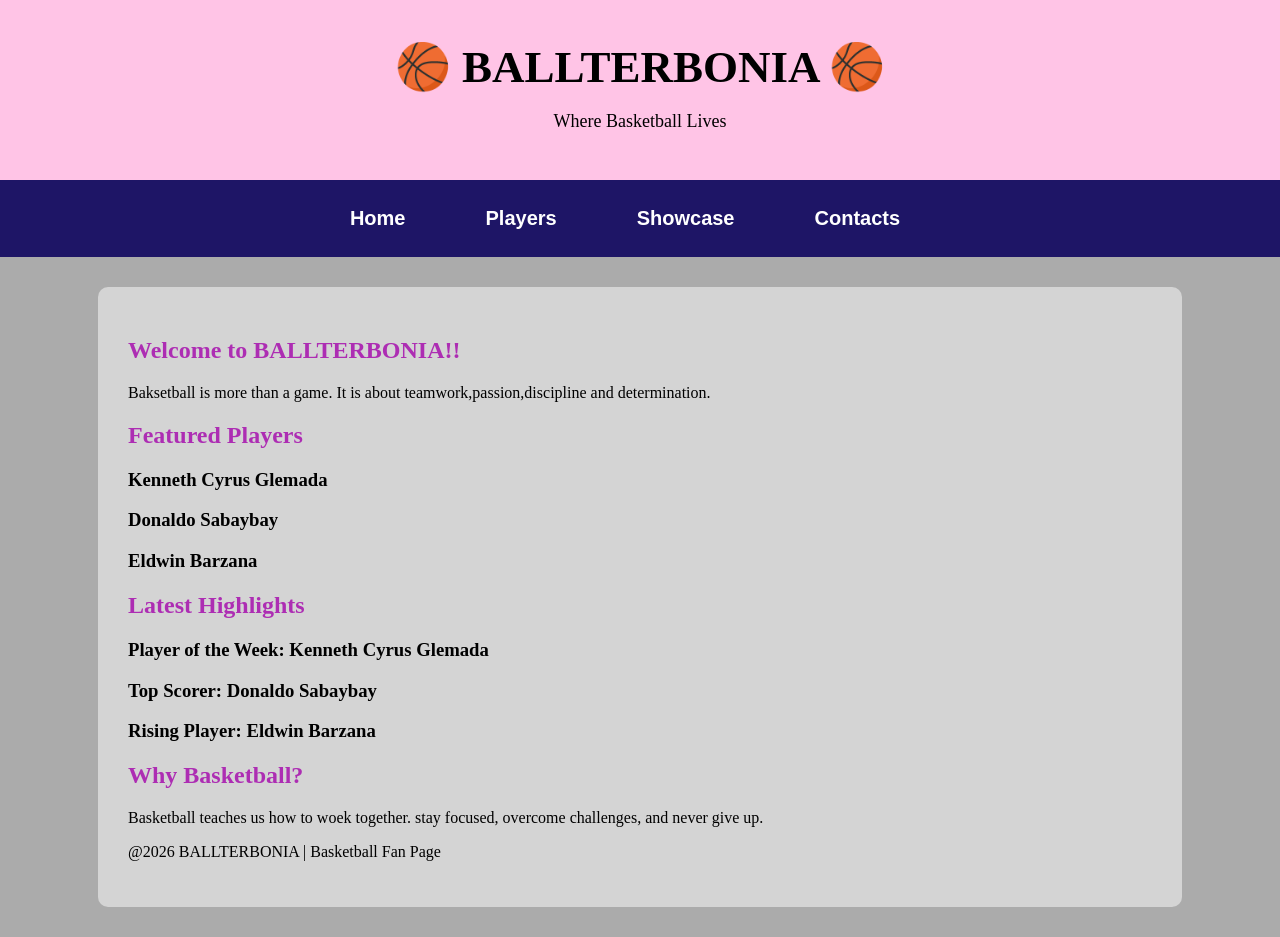
==== index.html @ 87bc02ff "Add files via upload" ====
<html>
<head>
	
	<link rel="stylesheet" href="ballterbonia.css">
		<title>BALLTERBONIA</title>
		<link rel="stylesheet" href="ballterbonia.css">
	</head>
	<body>
	
	<div class="clert">
		<h1>🏀 BALLTERBONIA 🏀</h1>
		<p>Where Basketball Lives</p>
	</div>
	
	<nav>
	  <ul>
	    <li><a href="index.html"> Home </a></li>
		<li><a href="players.html">Players</a></li>
		<li><a href="teams.html">Showcase</a></li>
		<li><a href="stats.html">Contacts</a></li>
	  <ul>
	</nav> 
	
<div class="bater">
	  <h2>Welcome to BALLTERBONIA!!</h2>
	  
	 <p> Baksetball is more than a game.
		It is about teamwork,passion,discipline and determination.</p>
		
	<h2> Featured Players</h2>
	
		<div class="bonias">
		  <div class="bonia">
		    <h3> Kenneth Cyrus Glemada</h3>
		</div> 
		
		<div class="bonia">
			 <h3> Donaldo Sabaybay</h3>
		</div>
		
		<div class="bonia">
			 <h3> Eldwin Barzana</h3>
		</div>
	
	<h2> Latest Highlights </h2>
	
		<div class="bonias">
		  <div class="bonia">
		    <h3>Player of the Week: Kenneth Cyrus Glemada</h3>
		</div> 
		
		<div class="bonia">
			 <h3>Top Scorer: Donaldo Sabaybay</h3>
		</div>
		
		<div class="bonia">
			 <h3>Rising Player: Eldwin Barzana</h3>
		</div>
	
	<h2> Why Basketball? </h2>
	<p>Basketball teaches us how to woek together. stay focused, overcome challenges, and never give up.</p>
	</div>
	
	<div class="ballterbonia">
	  <p>@2026 BALLTERBONIA | Basketball Fan Page</p>
	 </div>
	</body>
	</html>
---- ballterbonia.css ----
body{
	  margin:0;
	  font-family:Garamond, serif;
	  background-color:#ABABAB;
	}
	
	nav{
		background-color:#1E1566;
		padding:15px;
	}
	nav ul{
		list-style:none;
		display:flex;
		justify-content:center;
		gap:30px;
		margin:0;
		padding:0;
	}
	nav li{
		display:inline-block;
	}
	nav a{
		color:white;
		text-decoration:none;
		font-family:Arial, sans-serif;
		font-size:20px;
		font-weight:bold;
		padding:12px 25px;
		border-radius:8px;
		display:block;
	}
	nav a:hover{
		background-color:#0C0357;
	}
	
	.clert{
		background-color:#FFC4E6;
		color:black;
		text-align:center;
		padding:30px;
	}
	.clert h1{
		margin:10;
		font-size:45px;
		font-family:
	}
	.clert p{
		font-size:18px;
	}
	.rene{
		background-color:#FFD6D6;
		padding:10px;
	}
	.rene ul{
		list-style-type:none;
		margin:0;
		padding:0;
	}
	.rene li{
		display:inline-block;
		color:white;
		font-weight:blod;
		padding:15px 25px;
		font-family:Arial Black;
	}
	.bater{
		width:80%;
		margin:30px auto;
		background-color:D4D4D4;
		padding:30px;
		border-radius:10px;
		font-family:Garamond, serif;
	}
	.bater h2{
		color:#AD2DB3;
	.bonias{
		display:flex;
		gap:20px;
	}
	.bonia{
		bakcgound-color:#eeeeee;
		padding:20px;
		flex:1;
		border-radius:10px;
	}
	.bonia h3{
		color:red;
		font-family:impact;
	}
	.ballterbonia{
		background-color:black;
		color:white;
		text-align:center;
		padding:20px;
		margin-top:30px;
	}
---- ballterbonia.css ----
body{
	  margin:0;
	  font-family:Garamond, serif;
	  background-color:#ABABAB;
	}
	
	nav{
		background-color:#1E1566;
		padding:15px;
	}
	nav ul{
		list-style:none;
		display:flex;
		justify-content:center;
		gap:30px;
		margin:0;
		padding:0;
	}
	nav li{
		display:inline-block;
	}
	nav a{
		color:white;
		text-decoration:none;
		font-family:Arial, sans-serif;
		font-size:20px;
		font-weight:bold;
		padding:12px 25px;
		border-radius:8px;
		display:block;
	}
	nav a:hover{
		background-color:#0C0357;
	}
	
	.clert{
		background-color:#FFC4E6;
		color:black;
		text-align:center;
		padding:30px;
	}
	.clert h1{
		margin:10;
		font-size:45px;
		font-family:
	}
	.clert p{
		font-size:18px;
	}
	.rene{
		background-color:#FFD6D6;
		padding:10px;
	}
	.rene ul{
		list-style-type:none;
		margin:0;
		padding:0;
	}
	.rene li{
		display:inline-block;
		color:white;
		font-weight:blod;
		padding:15px 25px;
		font-family:Arial Black;
	}
	.bater{
		width:80%;
		margin:30px auto;
		background-color:D4D4D4;
		padding:30px;
		border-radius:10px;
		font-family:Garamond, serif;
	}
	.bater h2{
		color:#AD2DB3;
	.bonias{
		display:flex;
		gap:20px;
	}
	.bonia{
		bakcgound-color:#eeeeee;
		padding:20px;
		flex:1;
		border-radius:10px;
	}
	.bonia h3{
		color:red;
		font-family:impact;
	}
	.ballterbonia{
		background-color:black;
		color:white;
		text-align:center;
		padding:20px;
		margin-top:30px;
	}
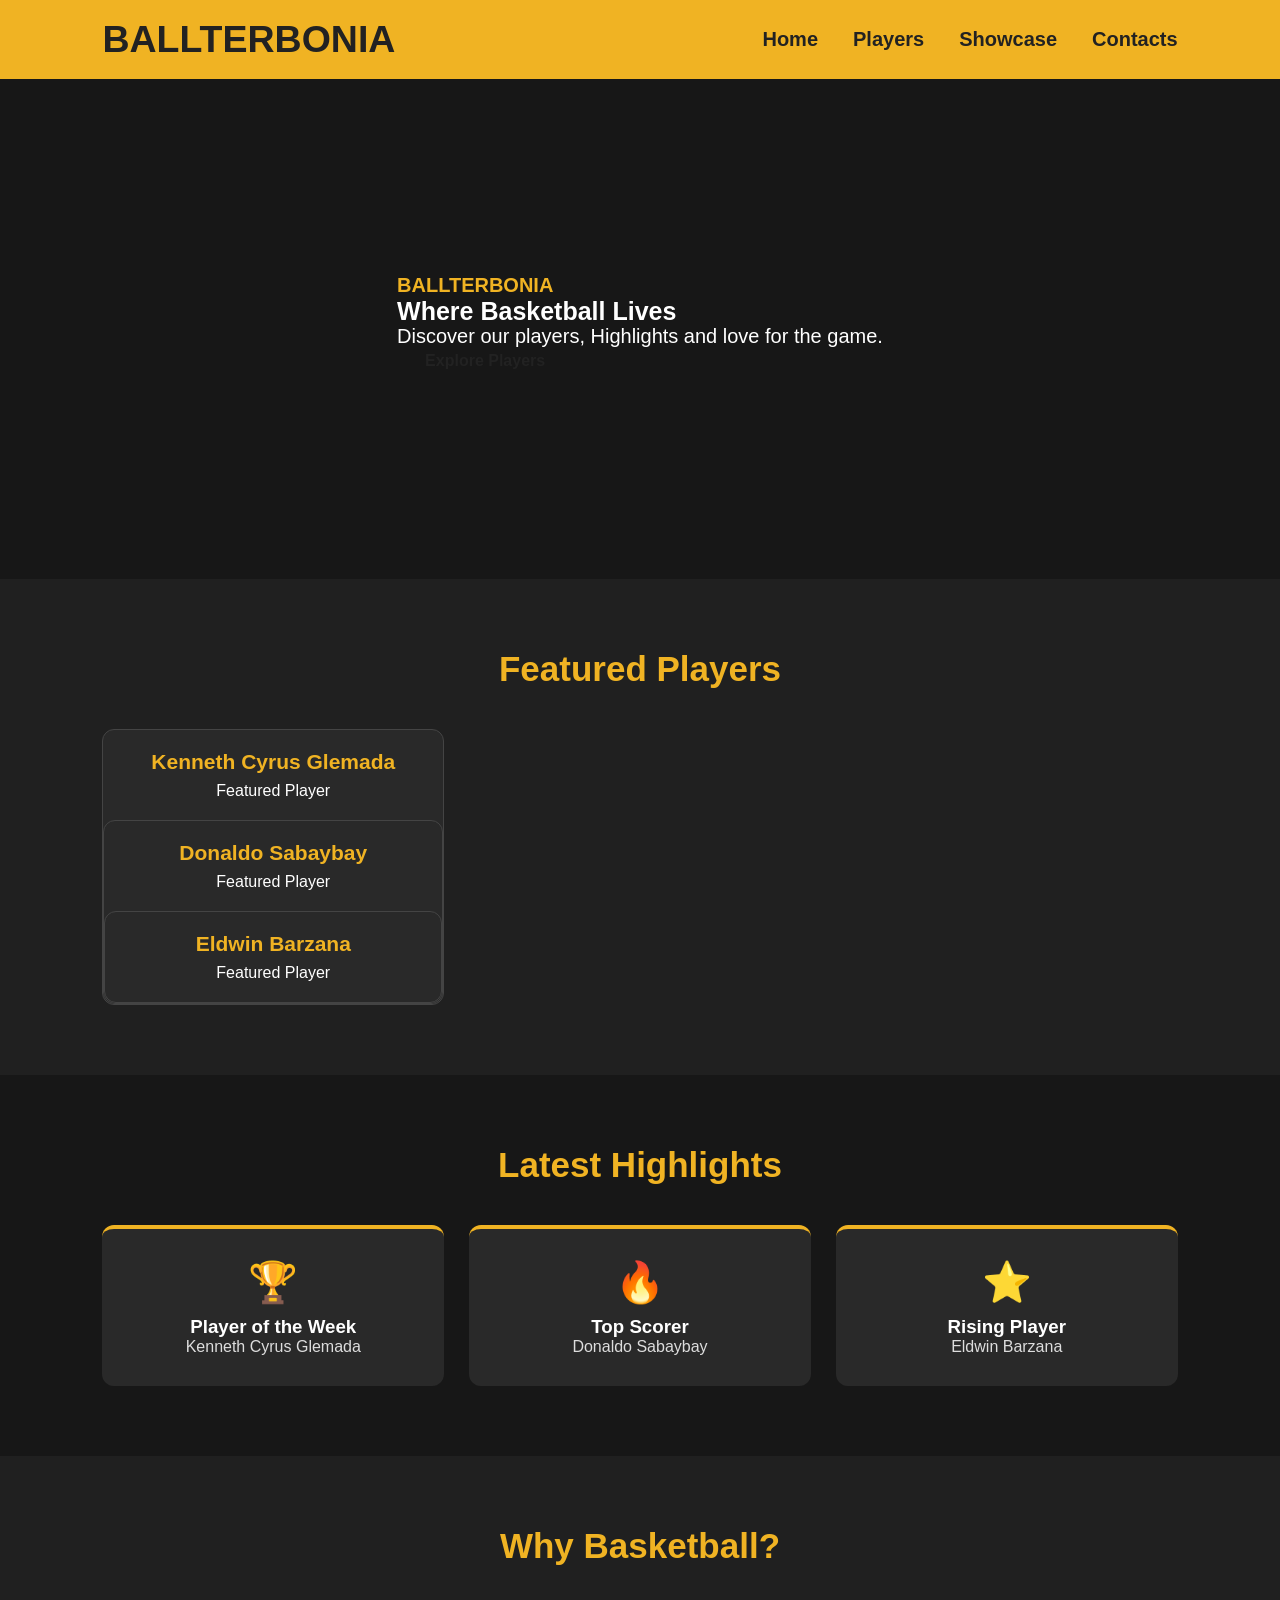
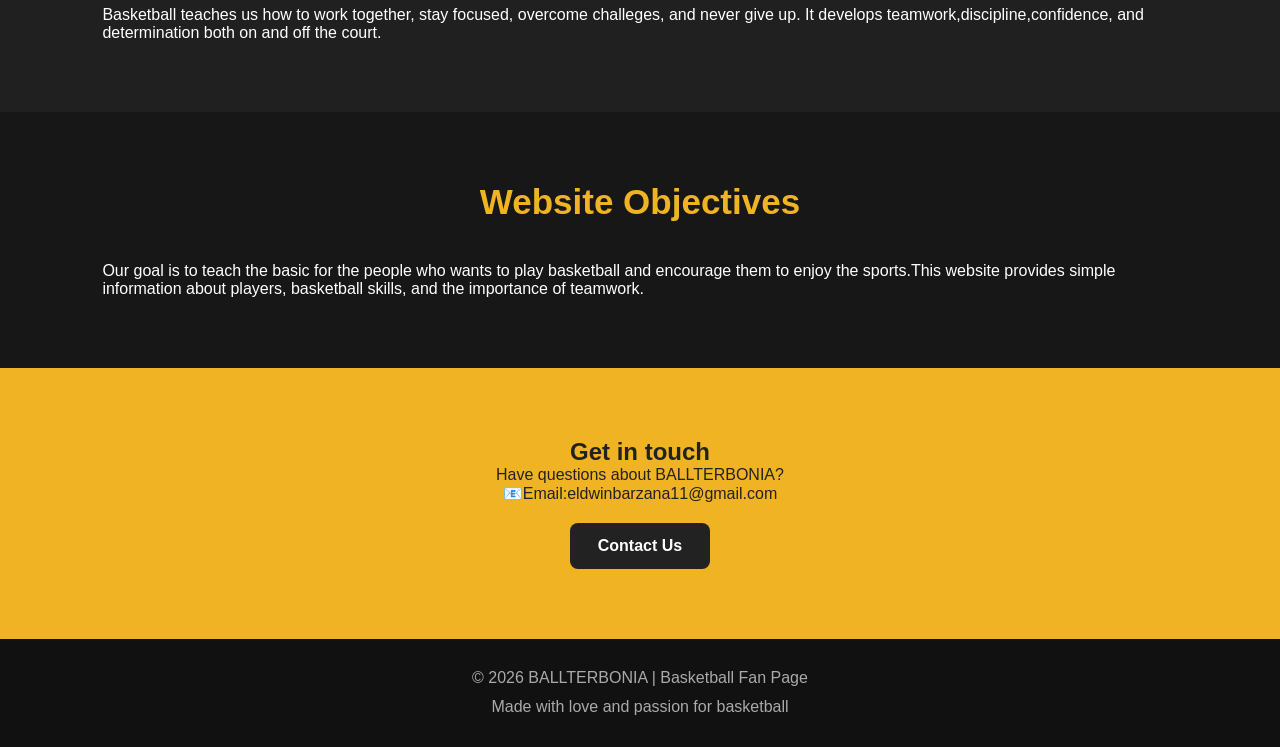
==== commit e0744ec2: "Update index.html" ====
--- a/index.html
+++ b/index.html
@@ -1,69 +1,109 @@
-<html>
+<!DOCTYPE html>
+<html lang="en">
 <head>
-	
+	<meta charset="UTF-8">
+	<meta name="viewport"
+content="width=device-width, initial-scale=1.0">
+	<title>BALLTERBONIA</title>
 	<link rel="stylesheet" href="ballterbonia.css">
-		<title>BALLTERBONIA</title>
-		<link rel="stylesheet" href="ballterbonia.css">
-	</head>
-	<body>
-	
-	<div class="clert">
-		<h1>🏀 BALLTERBONIA 🏀</h1>
-		<p>Where Basketball Lives</p>
+ </head>
+ <body>
+	<nav>
+	<div class="logo">
+		<h1>BALLTERBONIA</h1>
 	</div>
-	
-	<nav>
-	  <ul>
+	  <ul class="nav-li">
 	    <li><a href="index.html"> Home </a></li>
 		<li><a href="players.html">Players</a></li>
 		<li><a href="teams.html">Showcase</a></li>
 		<li><a href="stats.html">Contacts</a></li>
-	  <ul>
+	  </ul>
 	</nav> 
 	
-<div class="bater">
-	  <h2>Welcome to BALLTERBONIA!!</h2>
+	<header class="hero">
+		<div class="hero-content">
+		
+		<h1>BALLTERBONIA</h1>
+		<h2>Where Basketball Lives</h2>
+		<p>Discover our players, Highlights and love for the game.</p>
+		
+		<a href="players.html"class="button">Explore Players </a>
+		</div>
+		</header>
 	  
-	 <p> Baksetball is more than a game.
-		It is about teamwork,passion,discipline and determination.</p>
-		
-	<h2> Featured Players</h2>
+	 <section class="players">
+	 <h2 class="section-title">Featured Players</h2>
+	 <div class="player-container">
 	
-		<div class="bonias">
-		  <div class="bonia">
-		    <h3> Kenneth Cyrus Glemada</h3>
-		</div> 
-		
-		<div class="bonia">
-			 <h3> Donaldo Sabaybay</h3>
-		</div>
-		
-		<div class="bonia">
-			 <h3> Eldwin Barzana</h3>
-		</div>
+	<div class="player-card">
+	 <div class="cyrus.jpg"alt="Kenneth Cyrus Glemada">
+	 
+	 <div class="player-info">
+		<h3> Kenneth Cyrus Glemada</h3>
+	 <p> Featured Player </p>
+	</div></div>
+	<div class="player-card">
+	 <div class="donaldo.jpg"alt="KDonaldo Sabaybay">
+	 
+	 <div class="player-info">
+		<h3> Donaldo Sabaybay</h3>
+	 <p> Featured Player </p>
+	</div></div>
 	
-	<h2> Latest Highlights </h2>
+	<div class="player-card">
+	 <div class="dwin.jpg"alt="Eldwin Barzana">
+	 
+	 <div class="player-info">
+		<h3> Eldwin Barzana</h3>
+	 <p> Featured Player </p>
+	</div></div></section>
 	
-		<div class="bonias">
-		  <div class="bonia">
-		    <h3>Player of the Week: Kenneth Cyrus Glemada</h3>
-		</div> 
-		
-		<div class="bonia">
-			 <h3>Top Scorer: Donaldo Sabaybay</h3>
-		</div>
-		
-		<div class="bonia">
-			 <h3>Rising Player: Eldwin Barzana</h3>
-		</div>
+	<section class="highlights">
+	<h2 class="section-title">Latest Highlights</h2>
 	
-	<h2> Why Basketball? </h2>
-	<p>Basketball teaches us how to woek together. stay focused, overcome challenges, and never give up.</p>
+	<div class="highlight-container">
+	<div class="highlight">
+	<div class="highlight-icon">🏆</div>
+	<h3> Player of the Week</h3>
+	<p> Kenneth Cyrus Glemada </p>
 	</div>
 	
-	<div class="ballterbonia">
-	  <p>@2026 BALLTERBONIA | Basketball Fan Page</p>
-	 </div>
+	<div class="highlight">
+	<div class="highlight-icon">🔥</div>
+	<h3> Top Scorer </h3>
+	<p> Donaldo Sabaybay </p>
+	</div>
+	
+	<div class="highlight">
+	<div class="highlight-icon">⭐</div>
+	<h3> Rising Player </h3>
+	<p> Eldwin Barzana </p>
+	</div></div></section>
+
+	<section class="why">
+	<div class""why-content">
+	<h2 class="section-title">Why Basketball?</h2>
+	<p> Basketball teaches us how to work together, stay focused, overcome challeges, and never give up.
+	It develops teamwork,discipline,confidence, and determination both on and off the court.</p></div></section>
+	
+	<section class"objectives">
+	<h2 class="section-title">Website Objectives</h2>
+	<div class="objective-box">
+	<p> Our goal is to teach the basic for the people who wants to play basketball 
+	and encourage them to enjoy the sports.This website provides simple information about players,
+	basketball skills, and the importance of teamwork.</p></div></section>
+	
+	<section class="contact">
+	<div class""contact-content">
+	<h2> Get in touch </h2>
+	<p>Have questions about BALLTERBONIA?</p>
+	<p>📧Email:eldwinbarzana11@gmail.com</p>
+	<a href="stats.html" class="contact-button">Contact Us</a></div></section>
+	
+	<footer>
+	<p> © 2026 BALLTERBONIA | Basketball Fan Page</p>
+	<p>Made with love and passion for basketball</p>
+	</footer>
 	</body>
 	</html>
-	+	
--- a/ballterbonia.css
+++ b/ballterbonia.css
@@ -1,97 +1,314 @@
+	* {
+		margin:0;
+		padding:0;
+		box-sizing:border-box;
+	}
+	html{
+		scroll-behavior:smooth;
+	}
 	body{
 	  margin:0;
-	  font-family:Garamond, serif;
-	  background-color:#ABABAB;
+	  font-family:Arial, sans-serif;
+	  background:#171717;
+	  color:white;
 	}
 	
 	nav{
-		background-color:#1E1566;
-		padding:15px;
-	}
-	nav ul{
+		background:#f0b323;
+		display:flex;
+		align-items:center;
+		justify-content:space-between;
+		padding:18px 8%;
+		position:sticky;
+		top:0;
+		z-index:100;
+	}
+	.logo {
+		font-size:25px;
+		font-weight:bold;
+		color:#222;
+	}
+	
+	.nav-li{
+		display:flex;
+		gap:35px;
 		list-style:none;
-		display:flex;
-		justify-content:center;
-		gap:30px;
-		margin:0;
-		padding:0;
-	}
-	nav li{
-		display:inline-block;
-	}
-	nav a{
-		color:white;
+	}
+	
+	.nav-li a{
 		text-decoration:none;
-		font-family:Arial, sans-serif;
+		color:#222;
 		font-size:20px;
 		font-weight:bold;
-		padding:12px 25px;
+		transition:0.3s;
+	}
+	.nav-li a:hover{
+		color:white;
+	}
+	
+	.hero{
+		min-height:500px;
+		display:flex;
+		align-items:center;
+		justify-content:center;
+		text-align:left;
+		padding:3px;
+	}
+	background:
+		linear-gradient(rgba(0,0,0,0.65), rbga(0,0,0,0.75)),
+		url("ball.jpg");
+		
+		background-size:cover;
+		background-position:center;
+		
+	}
+	.hero-content {
+		max-width:800px;
+	}
+	.hero h1{
+		font-size:20px;
+		margin-bottom:30;
+		color:#f0b323;
+	}
+	.hero h2{
+		font-size:25px;
+		margin-bottom:10px;
+	}
+	.hero p{
+		font-size:20px;
+		line-height:1.6px;
+		margin-bottom::30px;
+		
+	}
+	.button {
+		display:inline-block;
+		background:f0b323;
+		color:#222;
+		padding:14px 28px;
 		border-radius:8px;
+		text-decoration:none;
+		font-weight:bold;
+		transition:0.3s;
+	}
+	.button:hover{
+		background:white;
+		transform:scale(1.05);
+	}
+	
+	section{
+		padding:70px 8%;
+	}
+	
+	.section-title {
+		text-align:center;
+		font-size:35px;
+		color:#f0b323;
+		margin-bottom:40px;
+	}
+	.welcome{
+		background:#171717;
+	}
+	
+	.intro {
+		text-align:center;
+		max-width:850px;
+		margin:auto;
+	}
+	.intro p{
+		font-size:18px;
+		line-height:1.8;
+		color:#ddd;
+	}
+	
+	.players {
+		background:#202020;
+	}
+	.player-container{
+		display:grid;
+		grid-template-columns: repeat(3, 1fr);
+		gap:25px;
+	}
+	.player-card{
+		background:#292929;
+		border-radius:12px;
+		overflow:hidden;
+		text-align:center;
+		border:1px solid #444;
+		transition:0,3s;
+	}
+	.player-card:hover{
+		transform:translateY(-8px);
+		box-shadow:0 10px 25px rgba(0,0,0,0.5);
+	}
+	.player-card img{
+		width:100%;
+		height:250px;
+		object-fit:cover;
 		display:block;
 	}
-	nav a:hover{
-		background-color:#0C0357;
-	}
-	
-	.clert{
-		background-color:#FFC4E6;
-		color:black;
-		text-align:center;
+	.player-info {
+		padding:20px;
+	}
+	.player-info h3{
+		color:#f0b323;
+		margin-bottom:8px;
+		font-size:21px;
+	}
+	.player-info p{
+		color#ccc;
+	}
+	.highlights {
+		background:#171717;
+	}
+	.highlight-container{
+		display:grid;
+		grid-template-columns:repeat(3, 1fr);
+		gap:25px;
+	}
+	.highlight{
+		background:#292929;
 		padding:30px;
-	}
-	.clert h1{
-		margin:10;
-		font-size:45px;
-		font-family:
-	}
-	.clert p{
+		text-align:center;
+		border-radius:12px;
+		border-top:4px solid #f0b323;
+		transition:0.3s;
+	}
+	.highlight:hover{
+		transform:translateY(-5px);
+	}
+	.highlight-icon{
+		font-size:40px;
+		margin-bottom:10px;
+	}
+	.highlight p{
+		color:#ddd;
+	}
+	.why {
+		background:#202020;
+	}
+	.why-content p{
 		font-size:18px;
-	}
-	.rene{
-		background-color:#FFD6D6;
+		line-height:1,8;
+		color:#ddd;
+	}
+	.objectives{
+		background:#171717;
+		text-align:center;
+	}
+	.objextvices-box{
+		max-width:800px;
+		margin:auto;
+		background:#292929;
+		padding:30px;
+		border-radius:12px;
+		border:1px solid #444;
+	}
+	objectives-box p{
+		font-size:18px;
+		line-height:1.7;
+		color:#ddd;
+	}
+	.contact{
+		background:#f0b323;
+		color:#222;
+		text-align:center;
+	}
+	.contact-content h2{
+		font-size:17px;
+		margin:8px;
+	}
+	.contact-button {
+
+		display: inline-block;
+		margin-top: 20px;
+		background: #222;
+		color: white;
+		padding: 14px 28px;
+		border-radius: 8px;
+		text-decoration: none;
+		font-weight: bold;
+		transition: 0.3s;
+	}
+
+	.contact-button:hover {
+
+		background: white;
+		color: #222;
+
+	}
+	footer {
+		background: #111;
+		text-align: center;
+		padding: 25px;
+		color:#aaa;
+		line-height:1.8;
+	}
+	
+	@media (max-width: 768px) {
+
+	nav {
+		flex-direction: column;
+		gap: 15px;
+	}
+
+	.nav-links {
+		gap: 15px;
+		flex-wrap: wrap;
+		justify-content: center;
+	}
+
+	.hero h1 {
+		font-size: 40px;
+	}
+	
+	.hero h2 { 
+		font-size:20px;
+	}
+
+	.hero p {
+		font-size: 16px;
+	}
+
+	.player-container, .highlight-container { 
+		grid-template-columns:1fr;
+	}
+
+	section { 
+		padding:50px 6%;
+	}
+
+	.section-title { 
+		font-size:30px;
+	}
+	.video-section {
+		background:#171717;
+		text-align:center;
+	}
+	.video-container {
+		max-width:900px;
+		margin:auto;
+		background:#000;
 		padding:10px;
-	}
-	.rene ul{
-		list-style-type:none;
-		margin:0;
-		padding:0;
-	}
-	.rene li{
-		display:inline-block;
-		color:white;
-		font-weight:blod;
-		padding:15px 25px;
-		font-family:Arial Black;
-	}
-	.bater{
-		width:80%;
-		margin:30px auto;
-		background-color:D4D4D4;
-		padding:30px;
-		border-radius:10px;
-		font-family:Garamond, serif;
-	}
-	.bater h2{
-		color:#AD2DB3;
-	.bonias{
-		display:flex;
-		gap:20px;
-	}
-	.bonia{
-		bakcgound-color:#eeeeee;
-		padding:20px;
-		flex:1;
-		border-radius:10px;
-	}
-	.bonia h3{
-		color:red;
-		font-family:impact;
-	}
-	.ballterbonia{
-		background-color:black;
-		color:white;
-		text-align:center;
-		padding:20px;
-		margin-top:30px;
-	}
-	+		border-radius:12px;
+	}
+	.video-container video{
+		width:100%;
+		max-height:500px;
+		display:block;
+		border-radius:8px;
+	}
+	.video-description {
+		max-width:700px;
+		margin:25px auto 0; 
+	}
+	.video-description h3 {
+		color:#f0b323;
+		font-size:25px;
+		margin-bottom:10px;
+	}
+	video-description p{
+		color:#ddd;
+		font-size:17px;
+		line-height:1.7;
+	}}
+	
